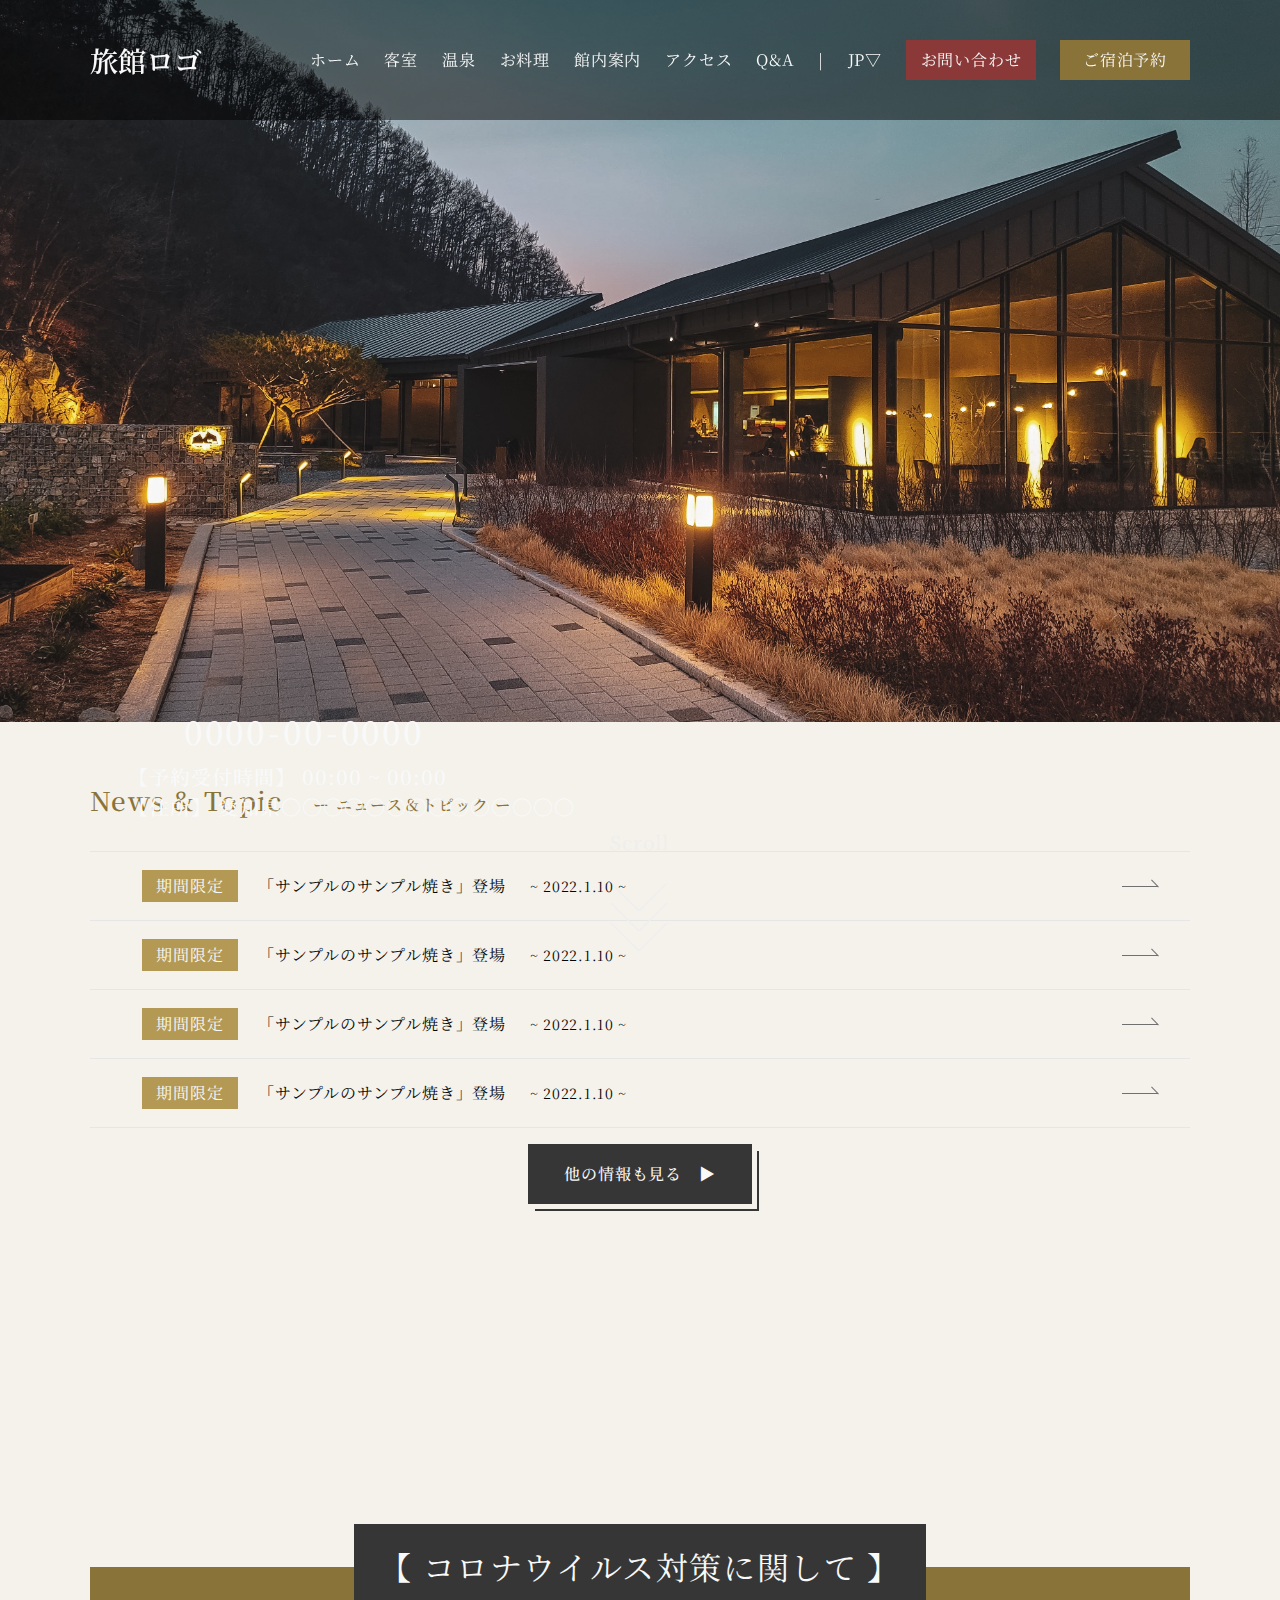
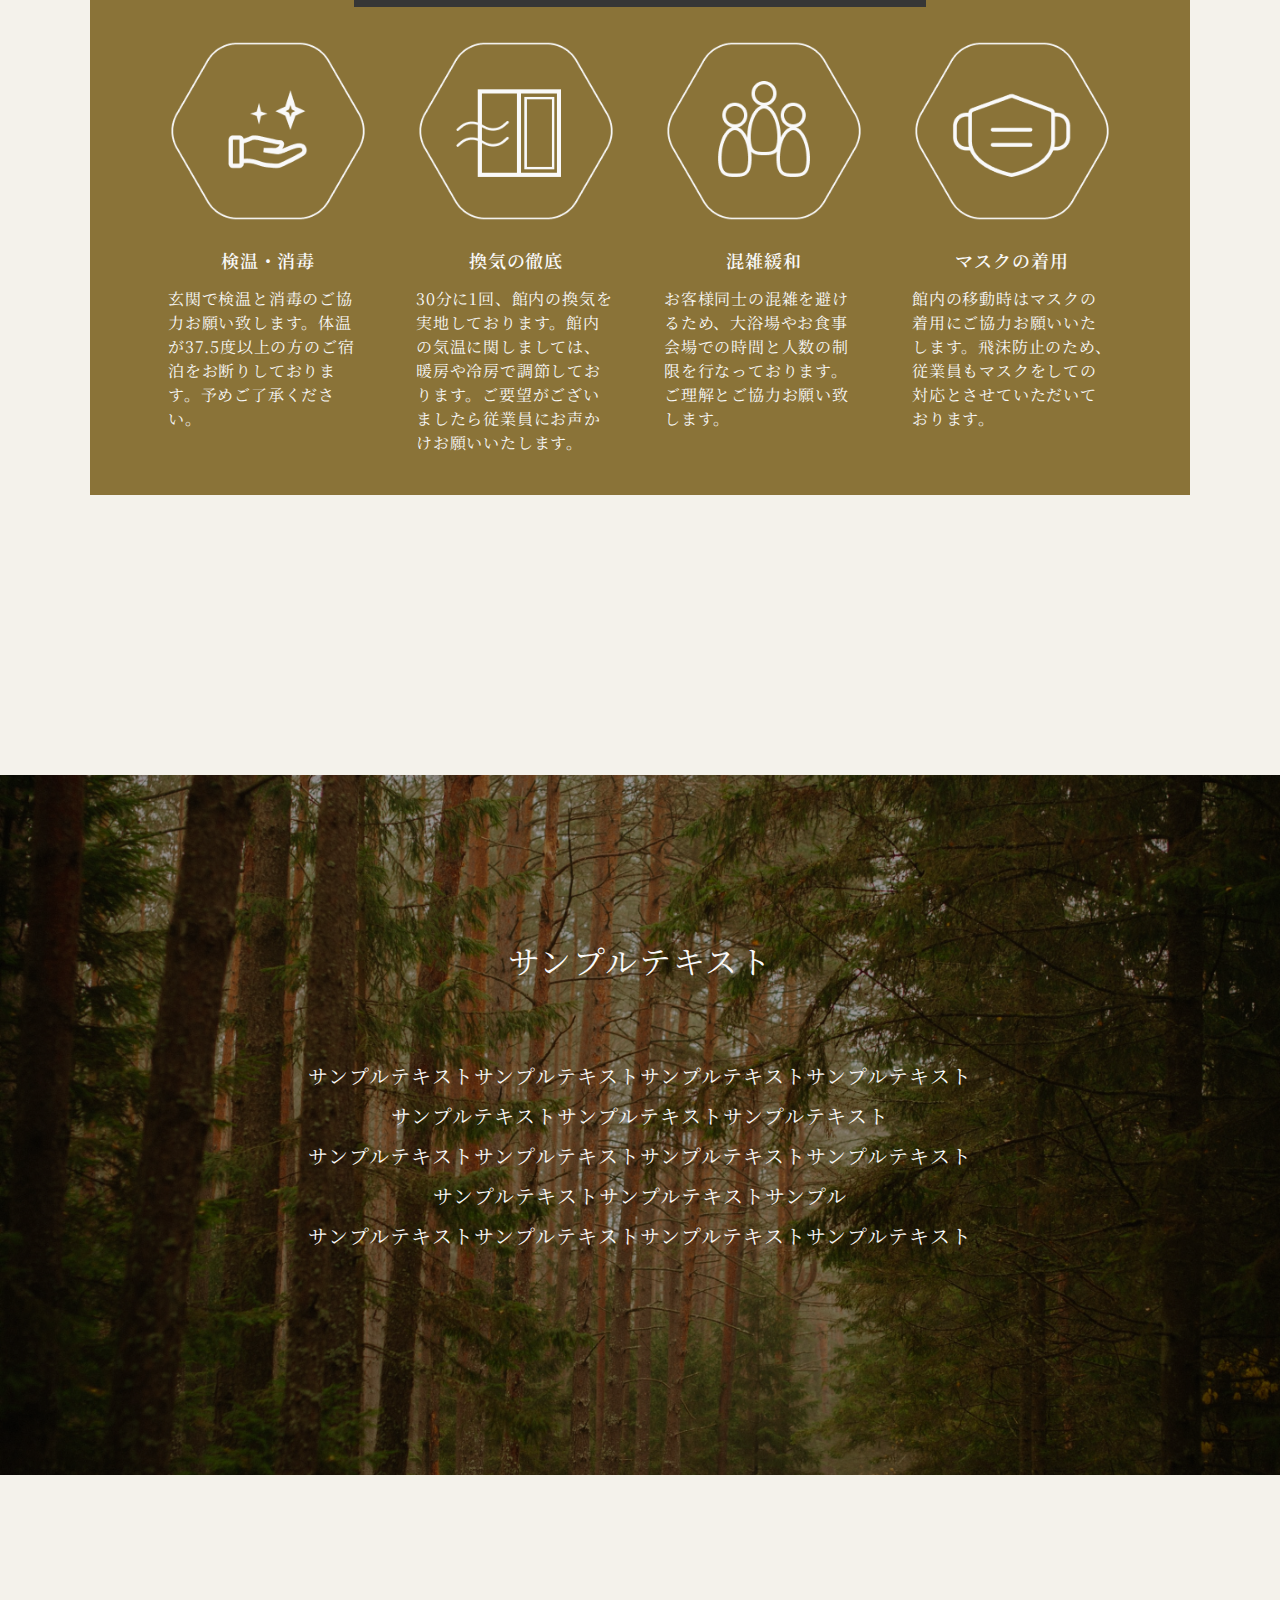
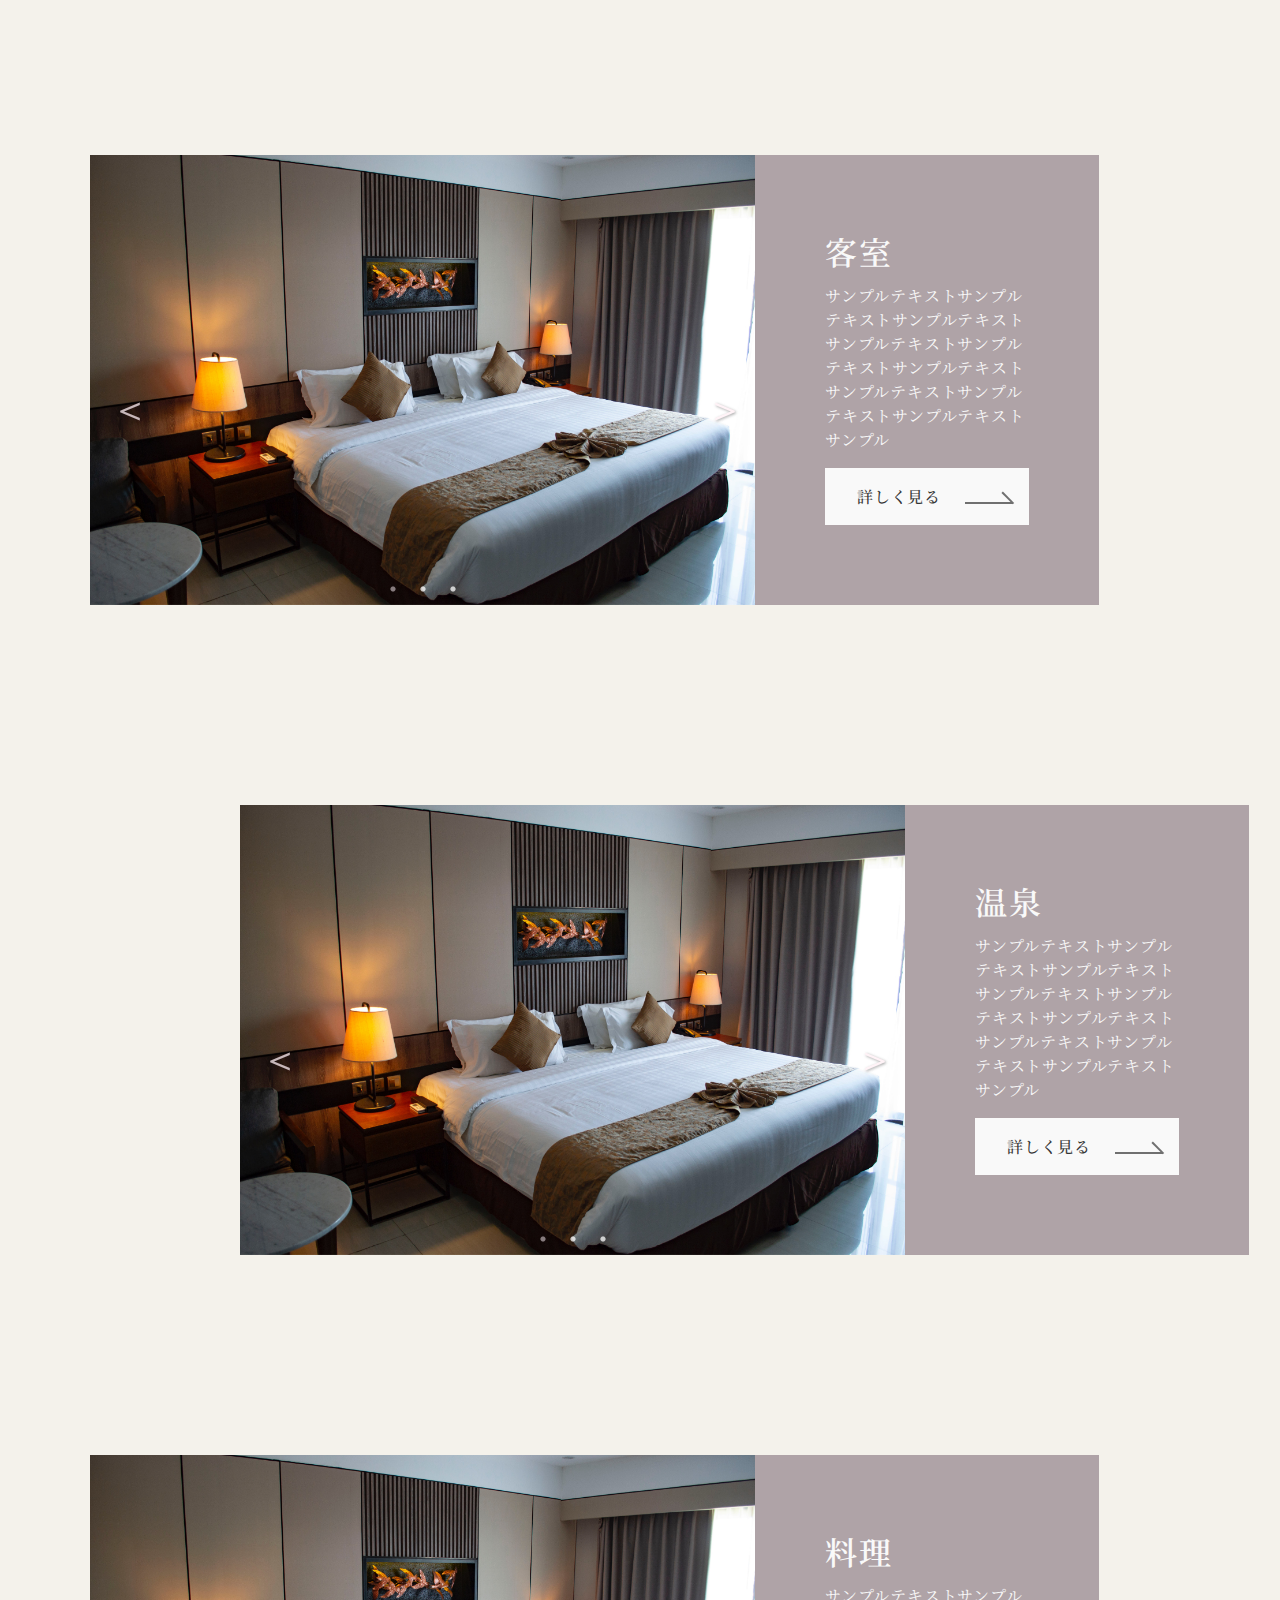
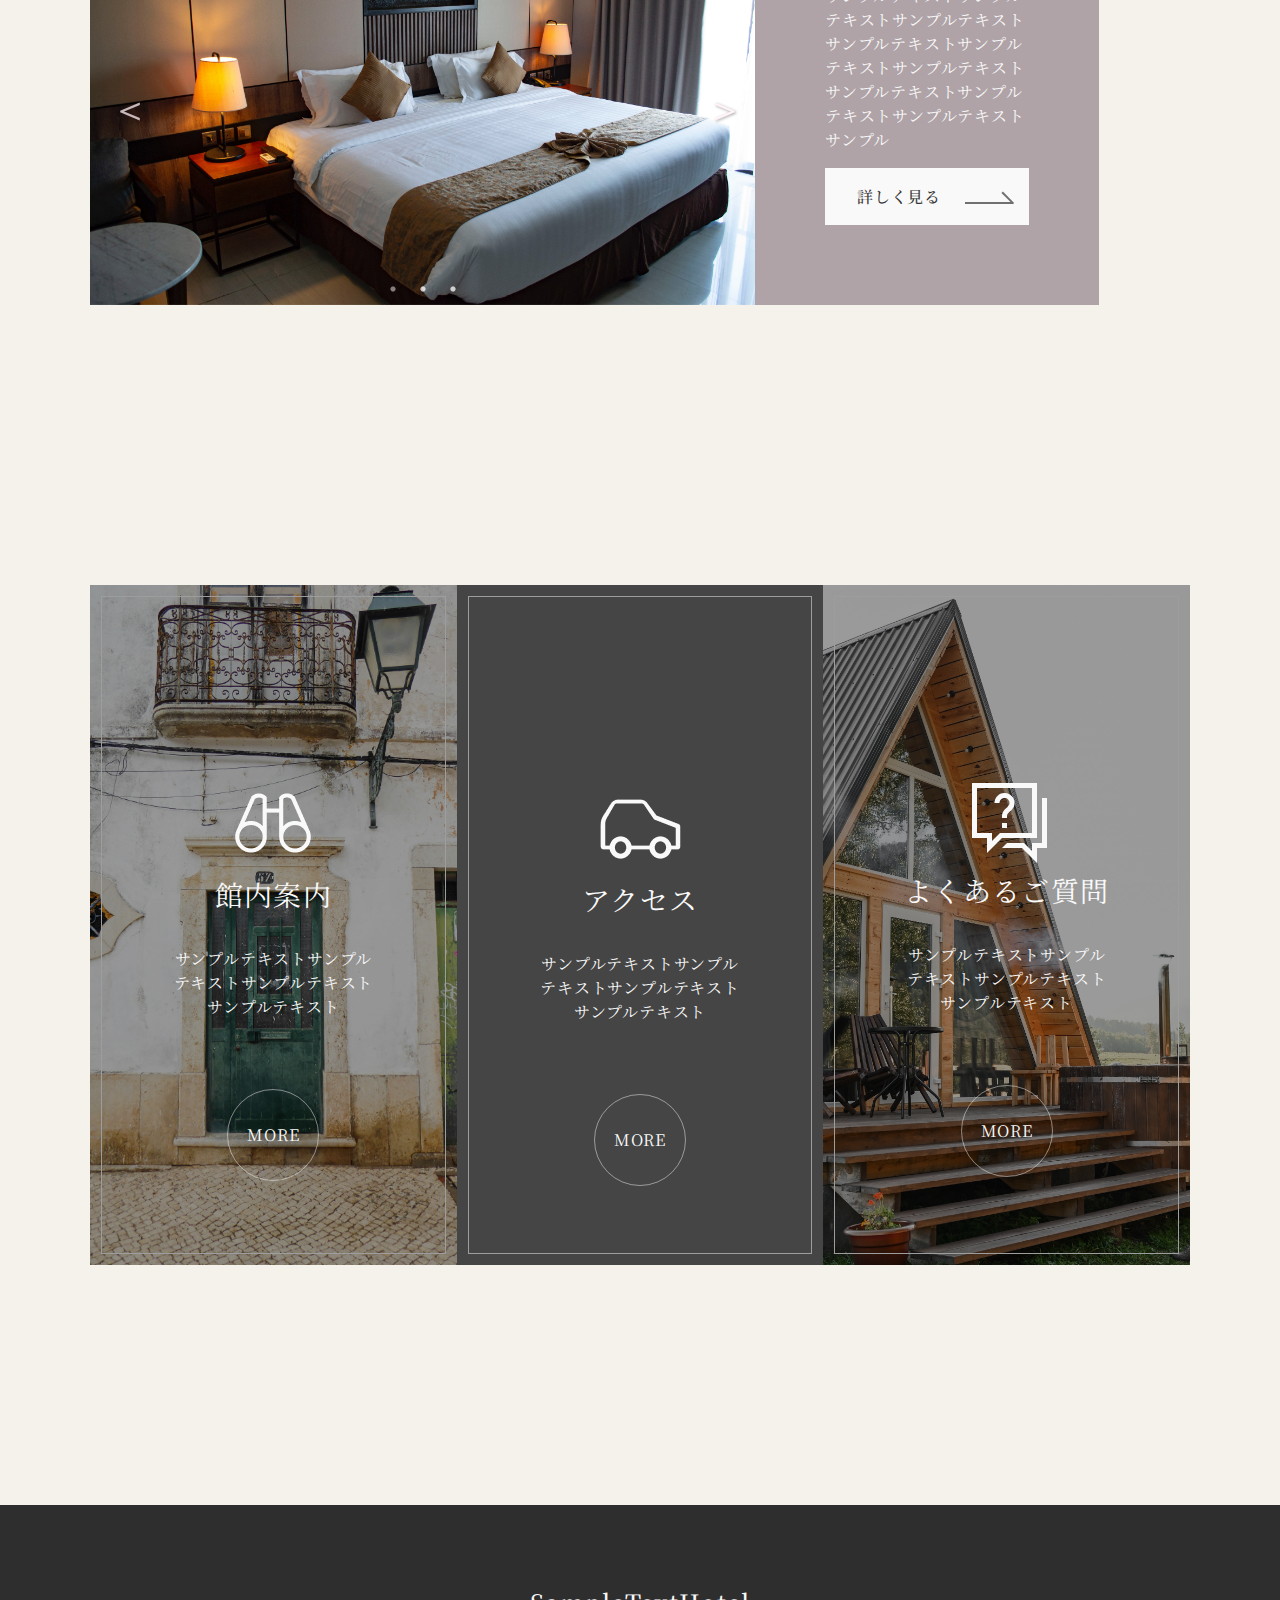
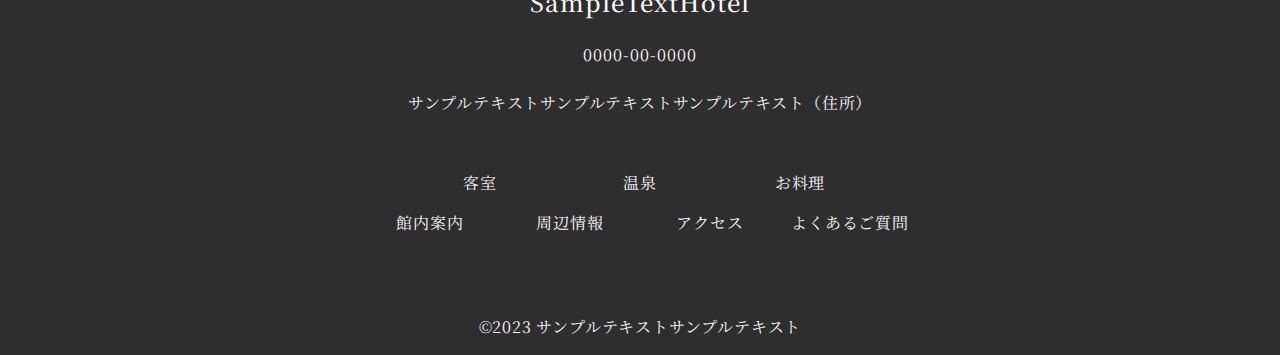
==== index.html @ dd43fd3f "first-commit" ====
<!DOCTYPE html>
<html lang="ja">

<head>
    <meta charset="UTF-8">
    <meta http-equiv="X-UA-Compatible" content="IE=edge">
    <meta name="viewport" content="width=device-width, initial-scale=1.0">
    <title>Sample Website</title>
    <link rel="stylesheet" href="styles/reset.min.css" />
    <link rel="stylesheet" href="styles/style.css" />
    <link rel="stylesheet" type="text/css" href="slick/slick.css" />
    <link rel="stylesheet" type="text/css" href="slick/slick-theme.css">
    <link href="https://fonts.googleapis.com/css?family=Noto+Serif+JP" rel="stylesheet">
</head>

<body>
    <!-- ヘッダー -->
    <header class="header">
        <div class="container">
            <!-- ロゴ -->
            <div class="header__logo">
                <a class="logo" href="">
                    旅館ロゴ
                </a>
            </div>
            <!-- ナビゲーションバー -->
            <nav class="header__nav">
                <ul class="nav__wrapper">
                    <li class="nav__item"><a href="">ホーム</a></li>
                    <li class="nav__item"><a href="page/rooms.html">客室</a></li>
                    <li class="nav__item"><a href="page/hotspring.html">温泉</a></li>
                    <li class="nav__item"><a href="page/foods.html">お料理</a></li>
                    <li class="nav__item"><a href="">館内案内</a></li>
                    <li class="nav__item"><a href="page/access.html">アクセス</a></li>
                    <li class="nav__item"><a href="">Q&A</a></li>
                    <li class=""><a href="#!">|</a></li>
                    <li class="nav__item"><a href="">JP▽</a></li>
                    <li class="header__contact"><a href="page/contact.html">お問い合わせ</a></li>
                    <li class="header__reserve"><a href="page/reserve.html">ご宿泊予約</a></li>
                </ul>
            </nav>
        </div>
    </header>
    <!-- fv背景 -->
    <div class="backimg">
        <img src="images/zero-take-WvHrrR1C5Po-unsplash.jpg" alt="">
    </div>
    <!-- メイン -->
    <div class="main">
        <!-- fvの電話番号と受付時間 -->
        <div class="fv__text">
            <h1 class="fv__phonenumber">0000<span>-</span>00<span>-</span>0000</h1>
            <p class="fv__reservetime">【予約受付時間】 00:00 ~ 00:00</p>
            <p class="fv__address">【住所】 愛知県〇〇〇〇〇〇〇〇〇〇〇〇〇〇</p>
        </div>
        <!-- scrollの矢印 -->
        <div class="scrolldown4"><span>Scroll</span></div>
        <div class="scrolldown5"></div>
        <div class="scrolldown6"></div>

        <!-- News&Topic -->
        <div class="news">
            <p class="news__subtitle">
                News & Topic
                <span class="sub__title">ー ニュース＆トピック ー</span>
            </p>
            <ul class="news__list">
                <li class="news__list__item">
                    <a href="">
                        <p class="news__item">期間限定</p>
                        <p>「サンプルのサンプル焼き」登場</p>
                        <p class="news__item__time">~ 2022.1.10 ~</p>
                        <span class="news__arrow"></span>
                    </a>
                </li>
                <li class="news__list__item">
                    <a href="">
                        <p class="news__item">期間限定</p>
                        <p>「サンプルのサンプル焼き」登場</p>
                        <p class="news__item__time">~ 2022.1.10 ~</p>
                        <span class="news__arrow"></span>
                    </a>
                </li>
                <li class="news__list__item">
                    <a href="">
                        <p class="news__item">期間限定</p>
                        <p>「サンプルのサンプル焼き」登場</p>
                        <p class="news__item__time">~ 2022.1.10 ~</p>
                        <span class="news__arrow"></span>
                    </a>
                </li>
                <li class="news__list__item">
                    <a href="">
                        <p class="news__item">期間限定</p>
                        <p>「サンプルのサンプル焼き」登場</p>
                        <p class="news__item__time">~ 2022.1.10 ~</p>
                        <span class="news__arrow"></span>
                    </a>
                </li>
                <div class="news__morebutton">
                    <a href="">他の情報も見る　▶︎</a>
                </div>
            </ul>
        </div>

        <!-- コロナウイルス対策に関して -->
        <div class="corona">
            <h1 class="corona__title">
                【 コロナウイルス対策に関して 】
            </h1>
            <ul class="corona__nav__wrapper">
                <li class="corona__nav__item">
                    <div class="corona__item__img">
                        <img src="images/corona/corona01.png" alt="">
                    </div>
                    <h3 class="corona__item__name">検温・消毒</h3>
                    <p class="corona__item__text">玄関で検温と消毒のご協力お願い致します。体温が37.5度以上の方のご宿泊をお断りしております。予めご了承ください。</p>
                </li>
                <li class="corona__nav__item">
                    <div class="corona__item__img">
                        <img src="images/corona/corona02.png" alt="">
                    </div>
                    <h3 class="corona__item__name">換気の徹底</h3>
                    <p class="corona__item__text">
                        30分に1回、館内の換気を実地しております。館内の気温に関しましては、暖房や冷房で調節しております。ご要望がございましたら従業員にお声かけお願いいたします。</p>
                </li>
                <li class="corona__nav__item">
                    <div class="corona__item__img">
                        <img src="images/corona/corona03.png" alt="">
                    </div>
                    <h3 class="corona__item__name">混雑緩和</h3>
                    <p class="corona__item__text">お客様同士の混雑を避けるため、大浴場やお食事会場での時間と人数の制限を行なっております。<br>ご理解とご協力お願い致します。</p>
                </li>
                <li class="corona__nav__item">
                    <div class="corona__item__img">
                        <img src="images/corona/corona04.png" alt="">
                    </div>
                    <h3 class="corona__item__name">マスクの着用</h3>
                    <p class="corona__item__text">館内の移動時はマスクの着用にご協力お願いいたします。飛沫防止のため、従業員もマスクをしての対応とさせていただいております。</p>
                </li>
            </ul>
        </div>

        <!-- ホテルアバウト -->
        <div class="hotelabout">
            <div class="hotelabout__box">
                <h1 class="hotelabout__text">
                    サンプルテキスト
                </h1>
                <p class="hotelabout__subtext">
                    サンプルテキストサンプルテキストサンプルテキストサンプルテキスト<br>
                    サンプルテキストサンプルテキストサンプルテキスト<br>
                    サンプルテキストサンプルテキストサンプルテキストサンプルテキスト<br>
                    サンプルテキストサンプルテキストサンプル<br>
                    サンプルテキストサンプルテキストサンプルテキストサンプルテキスト
                </p>
            </div>
        </div>

        <!-- 客室、温泉、料理 -->
        <div class="others__a">
            <!-- 客室 -->
            <div class="link__box">
                <div class="slider__list">
                    <div class="slider__item">
                        <img src="images/vojtech-bruzek-Yrxr3bsPdS0-unsplash.jpg" alt="">
                    </div>
                    <div class="slider__item">
                        <img src="images/huum-K65M3GbRYq8-unsplash.jpg" alt="">
                    </div>
                    <div class="slider__item">
                        <img src="images/elevate-T4tW6C6JNK8-unsplash.jpg" alt="">
                    </div>
                </div>
                <div class="slider__tx">
                    <h1 class="slider__tx__title">客室</h1>
                    <p class="slider__tx__sub">
                        サンプルテキストサンプルテキストサンプルテキストサンプルテキストサンプルテキストサンプルテキストサンプルテキストサンプルテキストサンプルテキストサンプル</p>
                    <div class="slider__tx__button">
                        <a class="slider__tx__more" href="../page/rooms.html">詳しく見る</a>
                    </div>
                </div>
            </div>
            <!-- 温泉 -->
            <div class="link__box">
                <div class="slider__list">
                    <div class="slider__item">
                        <img src="images/vojtech-bruzek-Yrxr3bsPdS0-unsplash.jpg" alt="">
                    </div>
                    <div class="slider__item">
                        <img src="images/huum-K65M3GbRYq8-unsplash.jpg" alt="">
                    </div>
                    <div class="slider__item">
                        <img src="images/elevate-T4tW6C6JNK8-unsplash.jpg" alt="">
                    </div>
                </div>
                <div class="slider__tx">
                    <h1 class="slider__tx__title">温泉</h1>
                    <p class="slider__tx__sub">
                        サンプルテキストサンプルテキストサンプルテキストサンプルテキストサンプルテキストサンプルテキストサンプルテキストサンプルテキストサンプルテキストサンプル</p>
                    <div class="slider__tx__button">
                        <a class="slider__tx__more" href="../page/hotelabout.html">詳しく見る</a>
                    </div>
                </div>
            </div>
            <!-- 料理 -->
            <div class="link__box">
                <div class="slider__list">
                    <div class="slider__item">
                        <img src="images/vojtech-bruzek-Yrxr3bsPdS0-unsplash.jpg" alt="">
                    </div>
                    <div class="slider__item">
                        <img src="images/huum-K65M3GbRYq8-unsplash.jpg" alt="">
                    </div>
                    <div class="slider__item">
                        <img src="images/elevate-T4tW6C6JNK8-unsplash.jpg" alt="">
                    </div>
                </div>
                <div class="slider__tx">
                    <h1 class="slider__tx__title">料理</h1>
                    <p class="slider__tx__sub">
                        サンプルテキストサンプルテキストサンプルテキストサンプルテキストサンプルテキストサンプルテキストサンプルテキストサンプルテキストサンプルテキストサンプル</p>
                    <div class="slider__tx__button">
                        <a class="slider__tx__more" href="../page/foods.html">詳しく見る</a>
                    </div>
                </div>
            </div>
        </div>

        <!-- その他 -->
        <div class="others__b">
            <!-- 館内案内 -->
            <div class="other">
                <div class="other__inner">
                    <div class="other__img">
                        <img class="other__img__2" src="images/category2/02hotel_view.png" alt="">
                    </div>
                    <p class="other__title">館内案内</p>
                    <p class="other__sub">サンプルテキストサンプルテキストサンプルテキストサンプルテキスト</p>
                    <p class="other__btn">
                        <a href="">MORE</a>
                    </p>
                </div>
            </div>
            <!-- アクセス -->
            <div class="other">
                <div class="other__inner">
                    <div class="other__img">
                        <img class="other__img__3" src="images/category2/03car.png" alt="">
                    </div>
                    <p class="other__title">アクセス</p>
                    <p class="other__sub">サンプルテキストサンプルテキストサンプルテキストサンプルテキスト</p>
                    <p class="other__btn">
                        <a href="page/access.html">MORE</a>
                    </p>
                </div>
            </div>
            <!-- よくあるご質問 -->
            <div class="other">
                <div class="other__inner">
                    <div class="other__img">
                        <img class="other__img__1" src="images/category2/04question.png" alt="">
                    </div>
                    <p class="other__title">よくあるご質問</p>
                    <p class="other__sub">サンプルテキストサンプルテキストサンプルテキストサンプルテキスト</p>
                    <p class="other__btn">
                        <a href="">MORE</a>
                    </p>
                </div>
            </div>
        </div>
    </div>
    <!-- フッター -->
    <div class="footer">
        <div>
            <p class="footer__titile">SampleTextHotel</p>
            <p class="footer__sub1">0000-00-0000</p>
            <p class="footer__sub2">サンプルテキストサンプルテキストサンプルテキスト（住所）</p>
        </div>
        <div class="footer__list">
            <ul class="footer__nav__wrapper">
                <li class="footer__nav__item"><a href="page/rooms.html">客室</a></li>
                <li class="footer__nav__item"><a href="page/hotspring.html">温泉</a></li>
                <li class="footer__nav__item"><a href="page/foods.html">お料理</a></li>
                <li class="footer__nav__item"><a href="#">館内案内</a></li>
                <li class="footer__nav__item"><a href="#">周辺情報</a></li>
                <li class="footer__nav__item"><a href="page/access.html">アクセス</a></li>
                <li class="footer__nav__item"><a href="#">よくあるご質問</a></li>
            </ul>
        </div>
        <div class="copyright">
            <p>©︎2023 サンプルテキストサンプルテキスト</p>
        </div>
    </div>

    <script src="jquery-3.6.1.min.js"></script>
    <script type="text/javascript" src="slick/slick.min.js"></script>
    <script src="script.js"></script>

</body>

</html>
---- styles/style.css ----
@charset "UTF-8";
@import url("https://fonts.googleapis.com/css2?family=Roboto:wght@400;700&display=swap");

body {
  font-family: 'Noto Serif JP';
  background: #F4F2EB;
}

a {
  font-size: 16px;
  letter-spacing: 0.05em;
  text-decoration: none;
  color: #060606;
}

html {
  -webkit-font-smoothing: antialiased;
  -moz-osx-font-smoothing: grayscale;
}

h1 {
  font-size: 32px;
  letter-spacing: 0.05em;
}

h2 {
  font-size: 24px;
  letter-spacing: 0.05em;
}

h3 {
  font-size: 18px;
  letter-spacing: 0.05em;
}

p {
  font-size: 16px;
  letter-spacing: 0.05em;
  line-height: 1.5;
}

.p__title {
  font-weight: 500;
}

/* ヘッダー */
.header {
  position: fixed;
  top: 0;
  left: 0;
  height: 120px;
  width: 100%;
  color: #f9f9f9;
  background: rgba(0, 0, 0, 0.488);
  z-index: 1000;
}

.container {
  width: 1100px;
  height: 120px;
  display: flex;
  align-items: center;
  justify-content: space-between;
  margin: 0 auto;
}

/* ロゴ */
.header__logo .logo {
  letter-spacing: 0;
  display: block;
  color: #f9f9f9;
  font-size: 28px;
  font-weight: 600;
}

/* リストナビ <ul> */
.nav__wrapper {
  display: flex;
  align-items: center;
  padding-left: 0;
}

.nav__wrapper li {
  list-style: none;
}

.nav__wrapper > li + li {
  margin-left: 24px;
}

.nav__wrapper a {
  color: #f9f9f9;
}

.nav__item a:hover {
  color: #AFA3A7;
}

.nav__wrapper .header__contact {
  display: flex;
  align-items: center;
  justify-content: center;
  height: 40px;
  width: 130px;
  background: #8A3838;
  position: relative;
}

.nav__wrapper .header__contact:hover {
  background: #7c3b3b;
}

.nav__wrapper .header__reserve {
  display: flex;
  align-items: center;
  justify-content: center;
  height: 40px;
  width: 130px;
  background: #8A7338;
  position: relative;
}

.nav__wrapper .header__reserve:hover {
  background: #7e7150;
}

.backimg img {
  z-index: -1;
  height: 100%;
  width: 100%;
  object-fit:cover;
}


/* fvテキスト */
.fv__text {
  position: absolute;
  top: 700px;
  left: 10%;
  padding: 0;
  margin: 0;
  color: #f9f9f9;
}

.fv__phonenumber {
  font-weight: 600;
  padding-top: 15px;
  padding-bottom: 15px;
  padding-left: 44px;
  background-image: url(file:///Users/souaurata/Workspace/Website/images/phoneicon.png);
  background-position: left center;
  background-size: 30px 30px;
  background-repeat: no-repeat;
  margin-left: 12px;
}

.fv__phonenumber span {
  margin: 2px;
}

.fv__text p {
  font-size: 20px;
  font-weight: 600;
}

/* スクロールダウン */
.scrolldown4 {
  /*描画位置※位置は適宜調整してください*/
  position: absolute;
  bottom: 1%;
  right: 50%;
  /*矢印の動き1秒かけて永遠にループ*/
  animation: arrowmove 1s ease-in-out infinite;
}

.scrolldown5 {
  /*描画位置※位置は適宜調整してください*/
  position: absolute;
  bottom: 1%;
  right: 50%;
  /*矢印の動き1秒かけて永遠にループ*/
  animation: arrowmove 1s ease-in-out infinite;
}

.scrolldown6 {
  /*描画位置※位置は適宜調整してください*/
  position: absolute;
  bottom: 1%;
  right: 50%;
  /*矢印の動き1秒かけて永遠にループ*/
  animation: arrowmove 1s ease-in-out infinite;
}

/*下からの距離が変化して全体が下→上→下に動く*/
@keyframes arrowmove {
  0% {
    bottom: 1%;
  }

  50% {
    bottom: 3%;
  }

  100% {
    bottom: 1%;
  }
}

/*Scrollテキストの描写*/
.scrolldown4 span {
  /*描画位置*/
  position: absolute;
  left: -30px;
  bottom: 40px;
  /*テキストの形状*/
  color: #eee;
  font-size: 1.2rem;
  letter-spacing: 0.05em;
}


/* 矢印の描写 */
.scrolldown4:before {
  content: "";
  /*描画位置*/
  position: absolute;
  bottom: -20px;
  right: -13.8px;
  /*矢印の形状*/
  width: 2px;
  height: 28px;
  background: #eee;
  transform: skewX(-45deg);
}

.scrolldown4:after {
  content: "";
  /*描画位置*/
  position: absolute;
  bottom: -20px;
  right: 13.8px;
  /*矢印の形状*/
  width: 2px;
  height: 28px;
  background: #eee;
  transform: skewX(45deg);
}

.scrolldown5:before {
  content: "";
  /*描画位置*/
  position: absolute;
  bottom: -40px;
  right: -13.8px;
  /*矢印の形状*/
  width: 2px;
  height: 28px;
  background: #eee;
  transform: skewX(-45deg);
}

.scrolldown5:after {
  content: "";
  /*描画位置*/
  position: absolute;
  bottom: -40px;
  right: 13.8px;
  /*矢印の形状*/
  width: 2px;
  height: 28px;
  background: #eee;
  transform: skewX(45deg);
}

.scrolldown6:before {
  content: "";
  /*描画位置*/
  position: absolute;
  bottom: -60px;
  right: -13.8px;
  /*矢印の形状*/
  width: 2px;
  height: 28px;
  background: #eee;
  transform: skewX(-45deg);
}

.scrolldown6:after {
  content: "";
  /*描画位置*/
  position: absolute;
  bottom: -60px;
  right: 13.8px;
  /*矢印の形状*/
  width: 2px;
  height: 28px;
  background: #eee;
  transform: skewX(45deg);
}


/* news&topic */
.news {
  width: 1100px;
  margin: 0 auto;
}

.news__subtitle {
  font-size: 26px;
  font-weight: 550;
  text-align:left;
  margin: 56px 0 32px;
  color: #8A7338;
}

.news__subtitle .sub__title {
  font-size: 16px;
  font-weight: 500;
  margin-left: 2%;
}

.news__list__item {
  padding: 18px 32px;
  border-bottom: 1px solid #E6E6E6;
}

.news__list__item:first-child {
  border-top: 1px solid #E6E6E6;
}

.news__list__item a {
  position: relative;
  display: flex;
  align-items: center;
}

.news__list__item:hover {
  background-color: #f3f3f3;
}

.news__item {
  background: #B49954;
  width: 6em;
  height: 2em;
  /* 親要素の文字サイズを基準 */
  text-align: center;
  margin-left: 20px;
  margin-right: 20px;
  color: #f9f9f9;
  line-height: 2em;
}

.news__item__time {
  font-size: 14px;
  margin-left: 24px;
  margin-top: 2px;
}

.news__arrow {
  width: 36px;
  height: 1px;
  background: #707070;
  position: absolute;
  top: 50%;
  right: 0;
}

.news__arrow::after {
  content: "";
  display: block;
  width: 10px;
  height: 1px;
  background: #707070;
  transform: rotate(45deg);
  position: absolute;
  right: -2px;
  bottom: 3px;
}

@media screen and (max-width: 1024px) {
  .news__list__item a {
    display: block;
  }
}

@media screen and (max-width: 769px) {
  .news__list__item a {
    font-size: 14px;
  }


}

@media screen and (max-width: 480px) {
  .news__arrow {
    display: none;
  }

  .news__list__item a {
    padding-right: 0;
  }
}

/* 詳しく見るボタン */
.news__morebutton a {
  display: flex;
  justify-content: center;
  align-items: center;
  position: relative;
  margin: 16px auto 0;
  padding: 1.4em 2em;
  width: 160px;
  color: #f9f9f9;
  font-weight: 500;
  background-color: #363636;
  transition: 0.3s;
}

.news__morebutton a::before {
  content: '';
  position: absolute;
  bottom: -7px;
  right: -7px;
  width: 100%;
  height: 2px;
  background-color: #363636;
  transition: 0.2s ease 0s;
}

.news__morebutton a::after {
  content: '';
  position: absolute;
  top: 7px;
  right: -7px;
  width: 2px;
  height: 100%;
  background-color: #363636;
  transition: 0.2s ease 0.2s;
}

.news__morebutton a:hover::before {
  width: 0%;
}

.news__morebutton a:hover::after {
  height: 0%;
}

.news__morebutton a:hover {
  text-decoration: none;
  background-color: #B49954;
}


/* コロナウイルス対策に関して */
.corona {
  width: 1100px;
  margin: 280px auto;
}

.corona__title {
  position: relative;
  bottom: -40px;
  width: fit-content;
  color: #f9f9f9;
  background-color: #363636;
  padding: 0.8em;
  margin: 0 auto;
}

.corona__nav__wrapper {
  width: 1000px;
  padding: 64px 50px 40px;
  display: flex;
  justify-content: center;
  margin: 0 auto;
  background-color: #8A7338;
}

.corona__nav__item {
  color: #f9f9f9;
  width: 200px;
  padding: 0 24px;
}

.corona__item__img img {
  width: 200px;
}

.corona__item__name {
  padding: 1em 0;
  text-align: center;
  font-weight: 600;
}

/* ホテルアバウト */
.hotelabout {
  display: flex;
  background-image: url(../images/julia-koizumi-NOSuEGrC5JU-unsplash.jpg);
  background-position: center center;
  background-repeat: no-repeat;
  background-size: cover;
  position: relative;
  width: 100%;
  height: 700px;
  object-fit: cover;
  align-items: center;
  justify-content: center;
  margin-bottom: 280px;
}

.hotelabout::before {
  content: '';
  background-color: rgba(0, 0, 0, 0.384);
  position: absolute;
  top: 0;
  right: 0;
  bottom: 0;
  left: 0;
}

.hotelabout__box {
  position: relative;
  color: #f9f9f9;
  text-align: center;
}

.hotelabout__box p {
  margin-top: 80px;
  margin-bottom: 50px;
  font-size: 20px;
  line-height: 2em;
}


/* 客室、温泉、料理 */
.others__a {
  width: 1100px;
  margin: 0 auto 280px;
}

.link__box {
  display: flex;
  width: 950px;
  height: 450px;
  margin-bottom: 200px;
}

.link__box:nth-child(2) {
  margin: 0 0 200px auto;
}

.slider__list {
  width: 70%;
  height: 480px;
  margin: 0 auto;
}

.slider__item {
  object-fit: cover;
}

/*--------画像サイズ調整---------*/
.slider__item img {
  width: 100%;
  height: 450px;
}

.slider__tx {
  display: flex;
  flex-direction: column;
  width: 30%;
  background-color: #AFA3A7;
  color: #f9f9f9;
  padding: 80px 70px;
  justify-content: space-between;
}

.slider__tx__title {
  font-weight: 600;
}

/* .slider__tx__sub {
  padding: 40px 50px 50px;
} */

.slider__tx__button {
  text-align: right;
}

.slider__tx__button a {
  margin: 0 0 0 auto;
  display: flex;
  justify-content: space-between;
  align-items: center;
  position: relative;
  padding: 1.3em 2em;
  font-weight: 500;
  width: 140px;
  color: #363636;
  background-color: #f9f9f9;
  transition: 0.3s;
}

.slider__tx__more {
  padding-right: 50px;
}

/* 矢印上の線 */
.slider__tx__button a::before {
  content: '';
  position: absolute;
  top: 50%;
  right: 0.8em;
  transform: rotate(45deg);
  width: 16px;
  height: 1.5px;
  background-color: #707070;
  transition: 0.3s;
}

/* 矢印下の線 */
.slider__tx__button a::after {
  content: '';
  position: absolute;
  top: 60%;
  right: 1em;
  width: 48px;
  height: 1.2px;
  background-color: #707070;
  transition: 0.3s;
}

.slider__tx__button a:hover {
  text-decoration: none;
  background-color: #e0e0e0;
}

.slider__tx__button a:hover::before,
.slider__tx__button a:hover::after {
  right: 0.5em;
}

/*-----------height調整----------*/
.slick-slide {
  height: auto !important;
}

/*-----------矢印表示----------*/
.slick-next {
  right: 30px !important;
}

.slick-prev {
  left: 20px !important;
}

.slick-arrow {
  z-index: 2 !important;
}

.slider02 {
  position: relative;
  overflow: hidden;
  width: 850px;
  margin-bottom: 200px;
  margin-left: 120px;
}

.slider03 {
  position: relative;
  overflow: hidden;
  width: 850px;
}


/* その他 */
.others__b {
  width: 1100px;
  margin: 0 auto;
  display: flex;
  justify-content: space-between;
}

.other {
  display: flex;
  flex-direction: column;
  justify-content: center;
  align-items: center;
  width: 440px;
  height: 680px;
  background-color: #707070;
  outline: 1px solid #ffffff;
  outline-offset: -12px;
  object-fit: cover;
}

.other:nth-child(1) {
  position: relative;
  background-image: url(../images/category2/background_img/amy-vann-Vv_uKfiWCE8-unsplash.jpg);
  background-position: center center;
  background-repeat: no-repeat;
  background-size: cover;
  object-fit: cover;
}

.other:nth-child(1)::before {
  content: '';
  background-color: rgba(0, 0, 0, 0.384);
  position: absolute;
  top: 0;
  right: 0;
  bottom: 0;
  left: 0;
}

.other:nth-child(2) {
  position: relative;
  background-image: url(../images/category2/background_img/anna-bielan-l6QU5SHinP8-unsplash.jpg);
  background-position: center center;
  background-repeat: no-repeat;
  background-size: cover;
  object-fit: cover;
}

.other:nth-child(2)::before {
  content: '';
  background-color: rgba(0, 0, 0, 0.384);
  position: absolute;
  top: 0;
  right: 0;
  bottom: 0;
  left: 0;
}

.other:nth-child(3) {
  position: relative;
  background-image: url(../images/category2/background_img/dmitry-ganin-nMxNu3z9otE-unsplash.jpg);
  background-position: center center;
  background-repeat: no-repeat;
  background-size: cover;
  object-fit: cover;
}

.other:nth-child(3)::before {
  content: '';
  background-color: rgba(0, 0, 0, 0.384);
  position: absolute;
  top: 0;
  right: 0;
  bottom: 0;
  left: 0;
}

.other__inner {
  position: relative;
  padding: 0 80px;
}

.other__img {
  margin-top: 110px;
  margin-bottom: 4px;
  width: auto;
  text-align: center;
}

.other__img__1 {
  margin-left: 10px;
}

.other__title {
  text-align: center;
  margin-bottom: 32px;
  font-size: 28px;
  color: #f9f9f9;
}

.other__sub {
  text-align: center;
  color: #f9f9f9;
}


/* その他ボタン */
.other__btn {
  width: max-content;
  margin: 0 auto;
  padding-top: 70px;
}

.other__btn a {
  width: 90px;
  height: 90px;
  color: #f9f9f9;
  border: 1px solid #f9f9f979;
  border-radius: 50%;
  display: flex;
  justify-content: center;
  align-items: center;
  position: relative;
  z-index: 0;
}

.other__btn a::after {
  content: "";
  display: inline-block;
  width: 100%;
  height: 100%;
  border-radius: 50%;
  position: absolute;
  top: 0;
  left: 0;
  z-index: -1;
  transition: all .5s;
  transform: scale(.3);
}

.other__btn a:hover {
  color: #060606;
}

.other__btn a:hover::after {
  background: #f9f9f979;
  transform: scale(1);
}


/* フッター */
.footer {
  margin-top: 240px;
  width: 100%;
  height: 450px;
  background-color: #2E2E2E;
  color: #f9f9f9;
  text-align: center;
}

.footer__nav__wrapper {
  justify-content: center;
  padding-left: 0;
  display: flex;
  flex-wrap: wrap;
}

.footer__nav__wrapper li {
  display: block;
}

.footer__nav__item {
  padding-bottom: 24px;
}

.footer__nav__item a {
  color: #f9f9f9;
}

.footer__titile {
  padding: 80px 0 24px;
  font-weight: 500;
  font-size: 24px;
  line-height: 34px;
  text-align: center;
}

.footer__sub1 {
  padding-bottom: 24px;
  font-size: 16px;
  /* ボックスの高さと同一 */
  letter-spacing: 0.06em;
}

.footer__sub2 {
  padding-bottom: 60px;
  font-size: 16px;
}

.footer__list {
  margin: auto;
  width: 600px;
  padding-bottom: 60px;
}

.footer__nav__item:nth-child(1) {
  width: 160px;
}
.footer__nav__item:nth-child(2) {
  width: 160px;
}
.footer__nav__item:nth-child(3) {
  width: 160px;
}
.footer__nav__item:nth-child(4) {
  width: 140px;
}
.footer__nav__item:nth-child(5) {
  width: 140px;
}
.footer__nav__item:nth-child(6) {
  width: 140px;
}
.footer__nav__item:nth-child(7) {
  width: 140px;
}


/* ページ同一設定 */
.page__title {
  text-align: center;
  margin: 240px 0 80px;
}
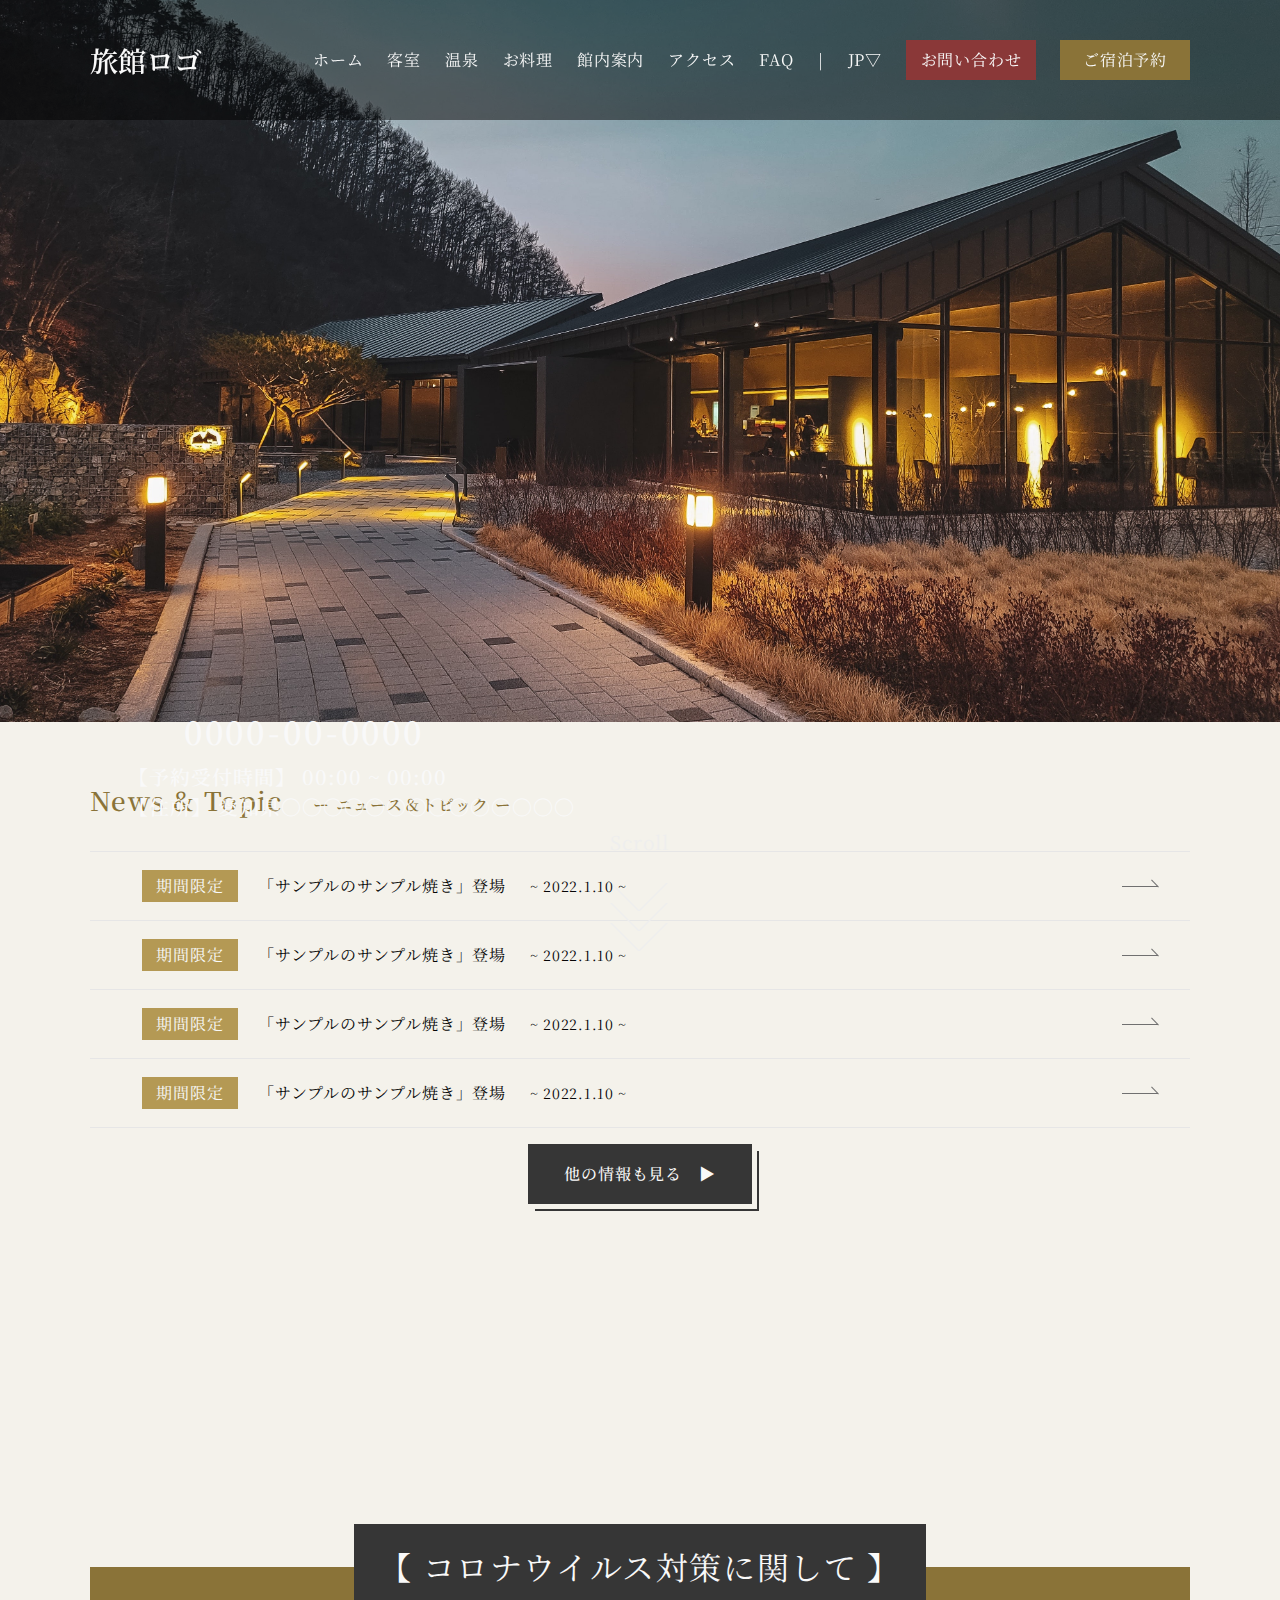
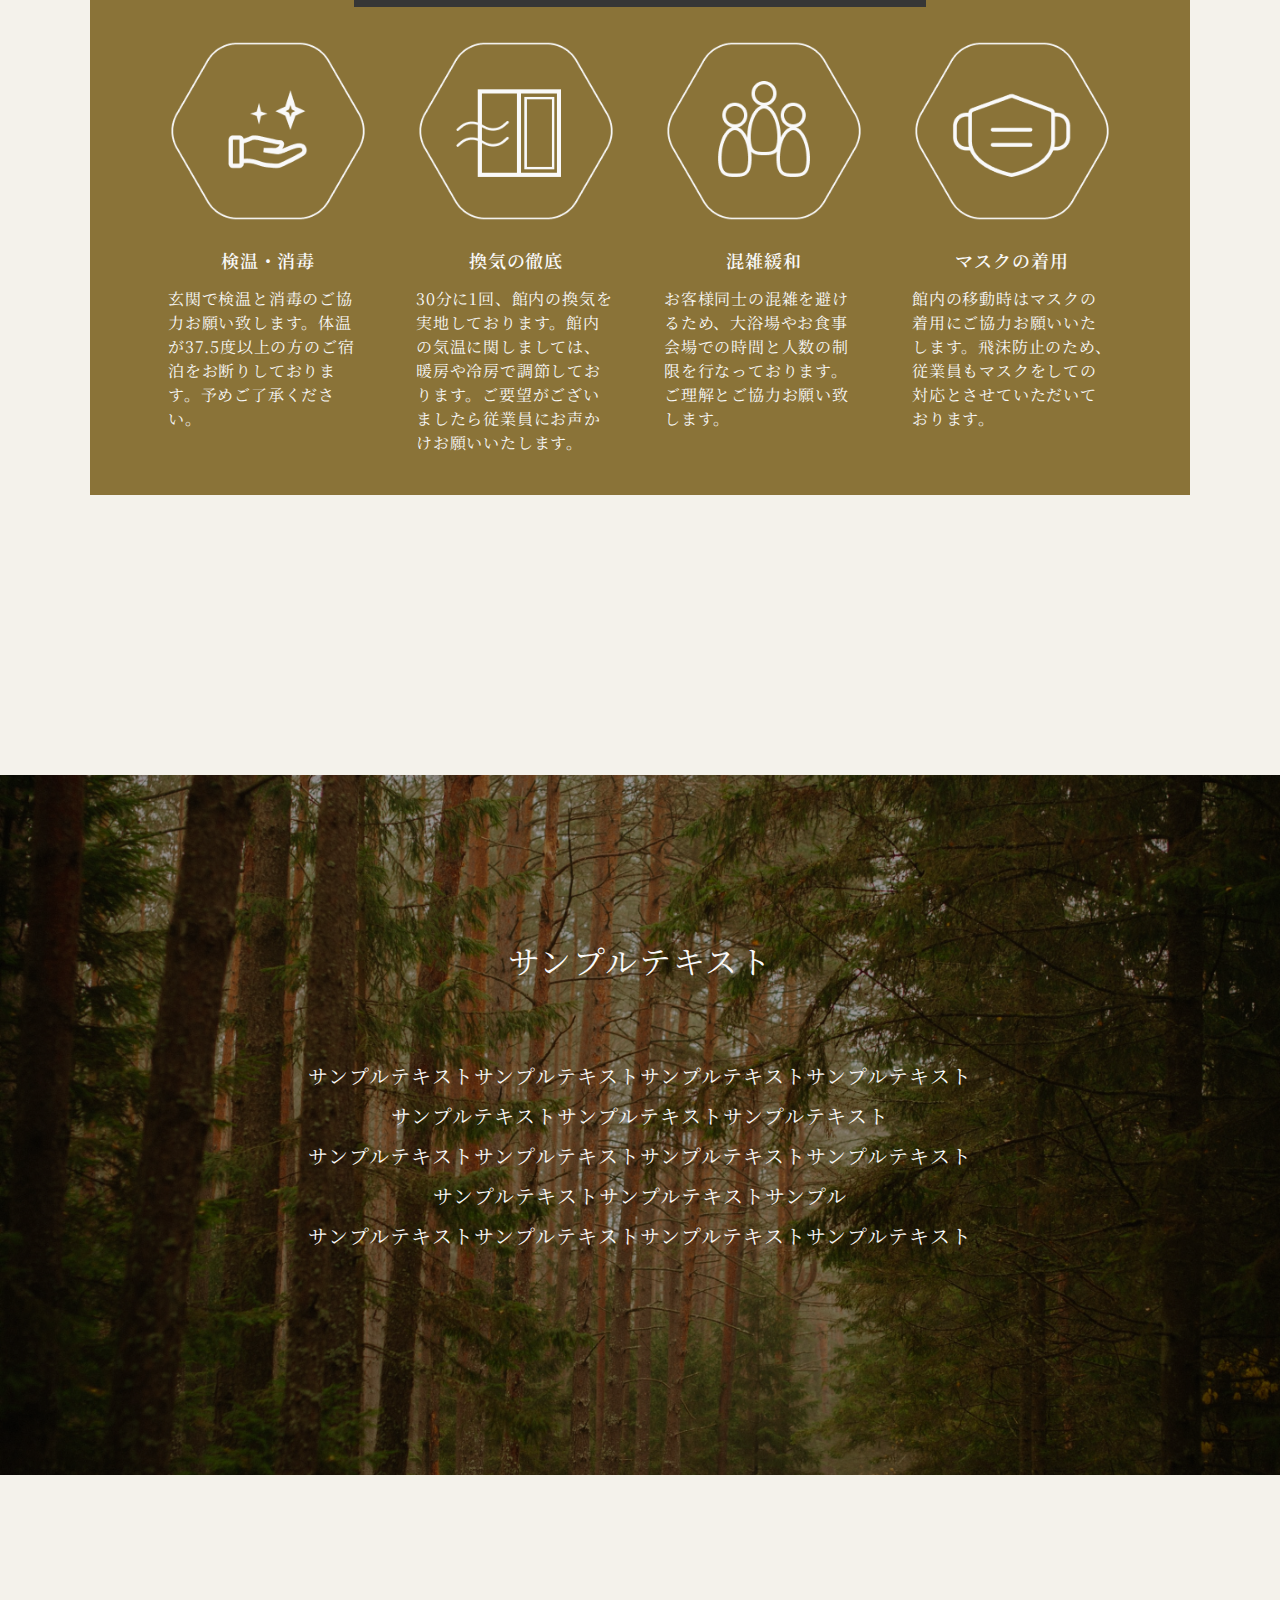
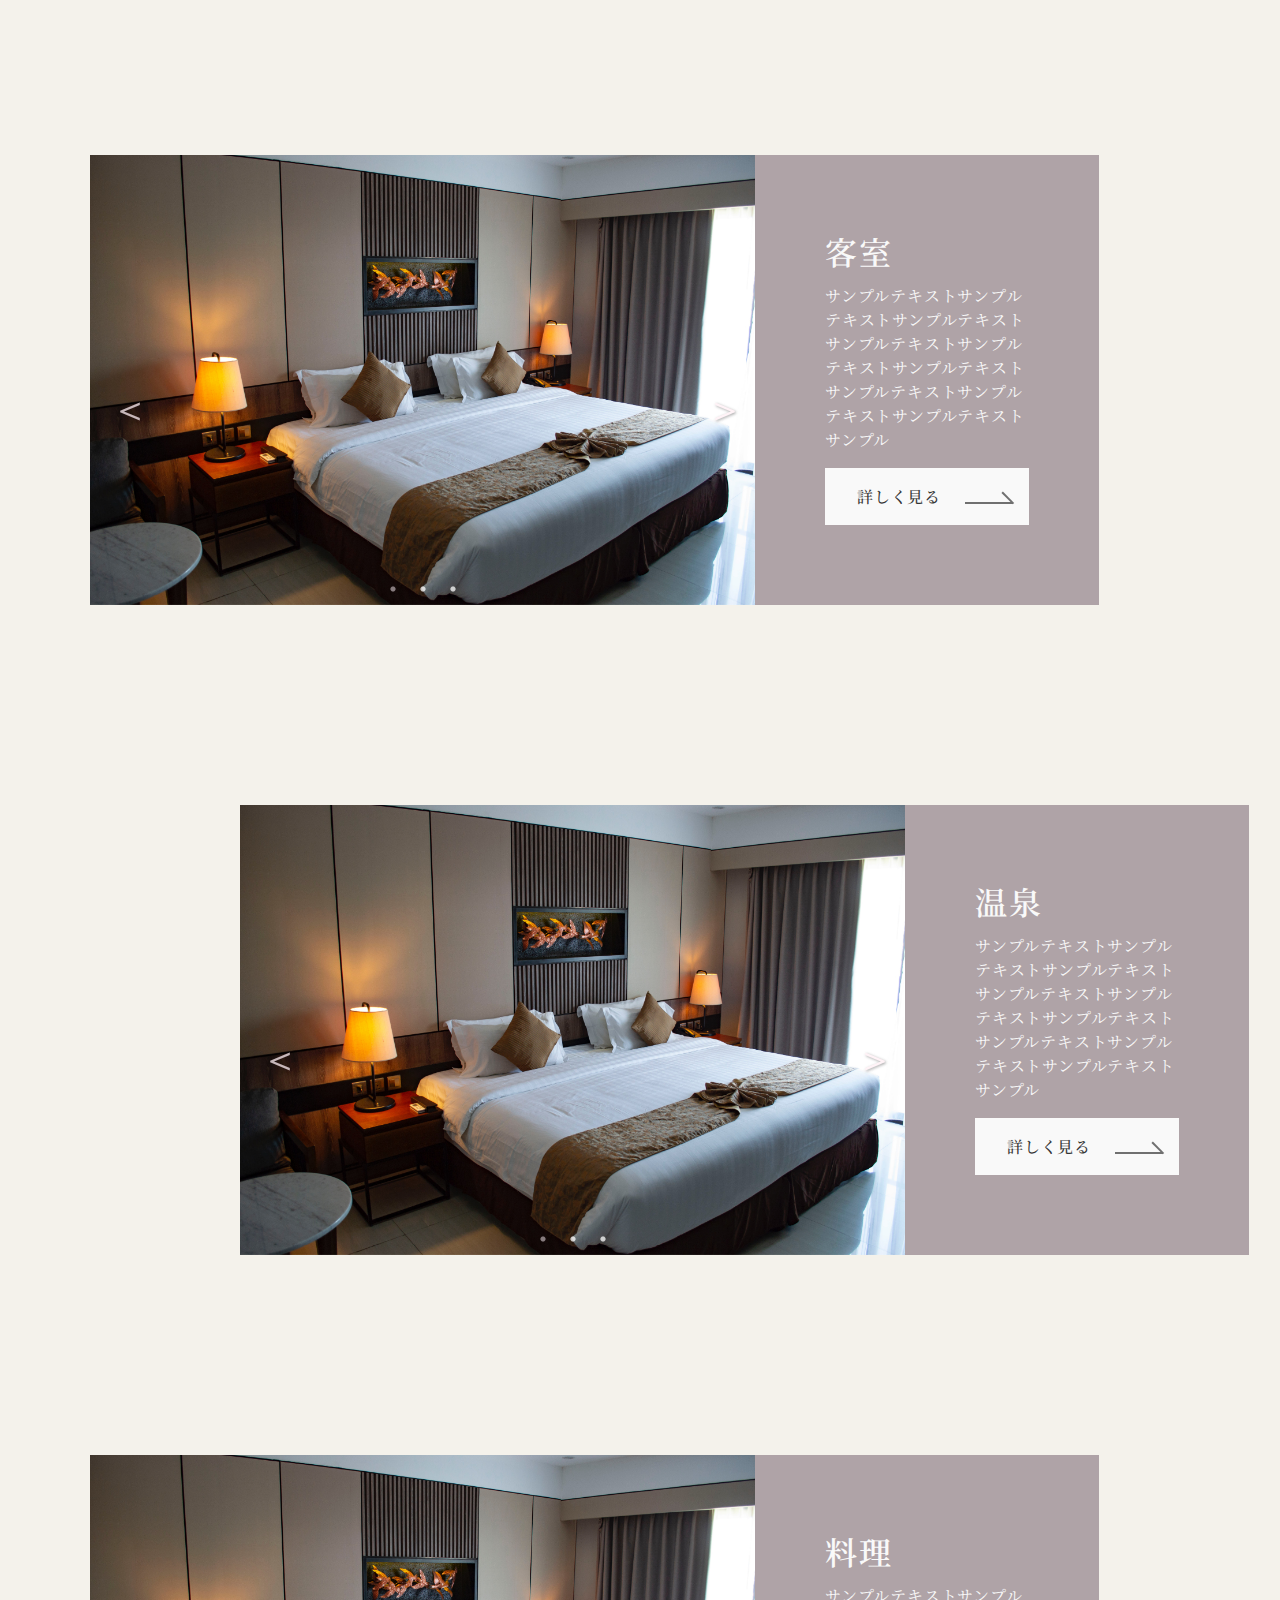
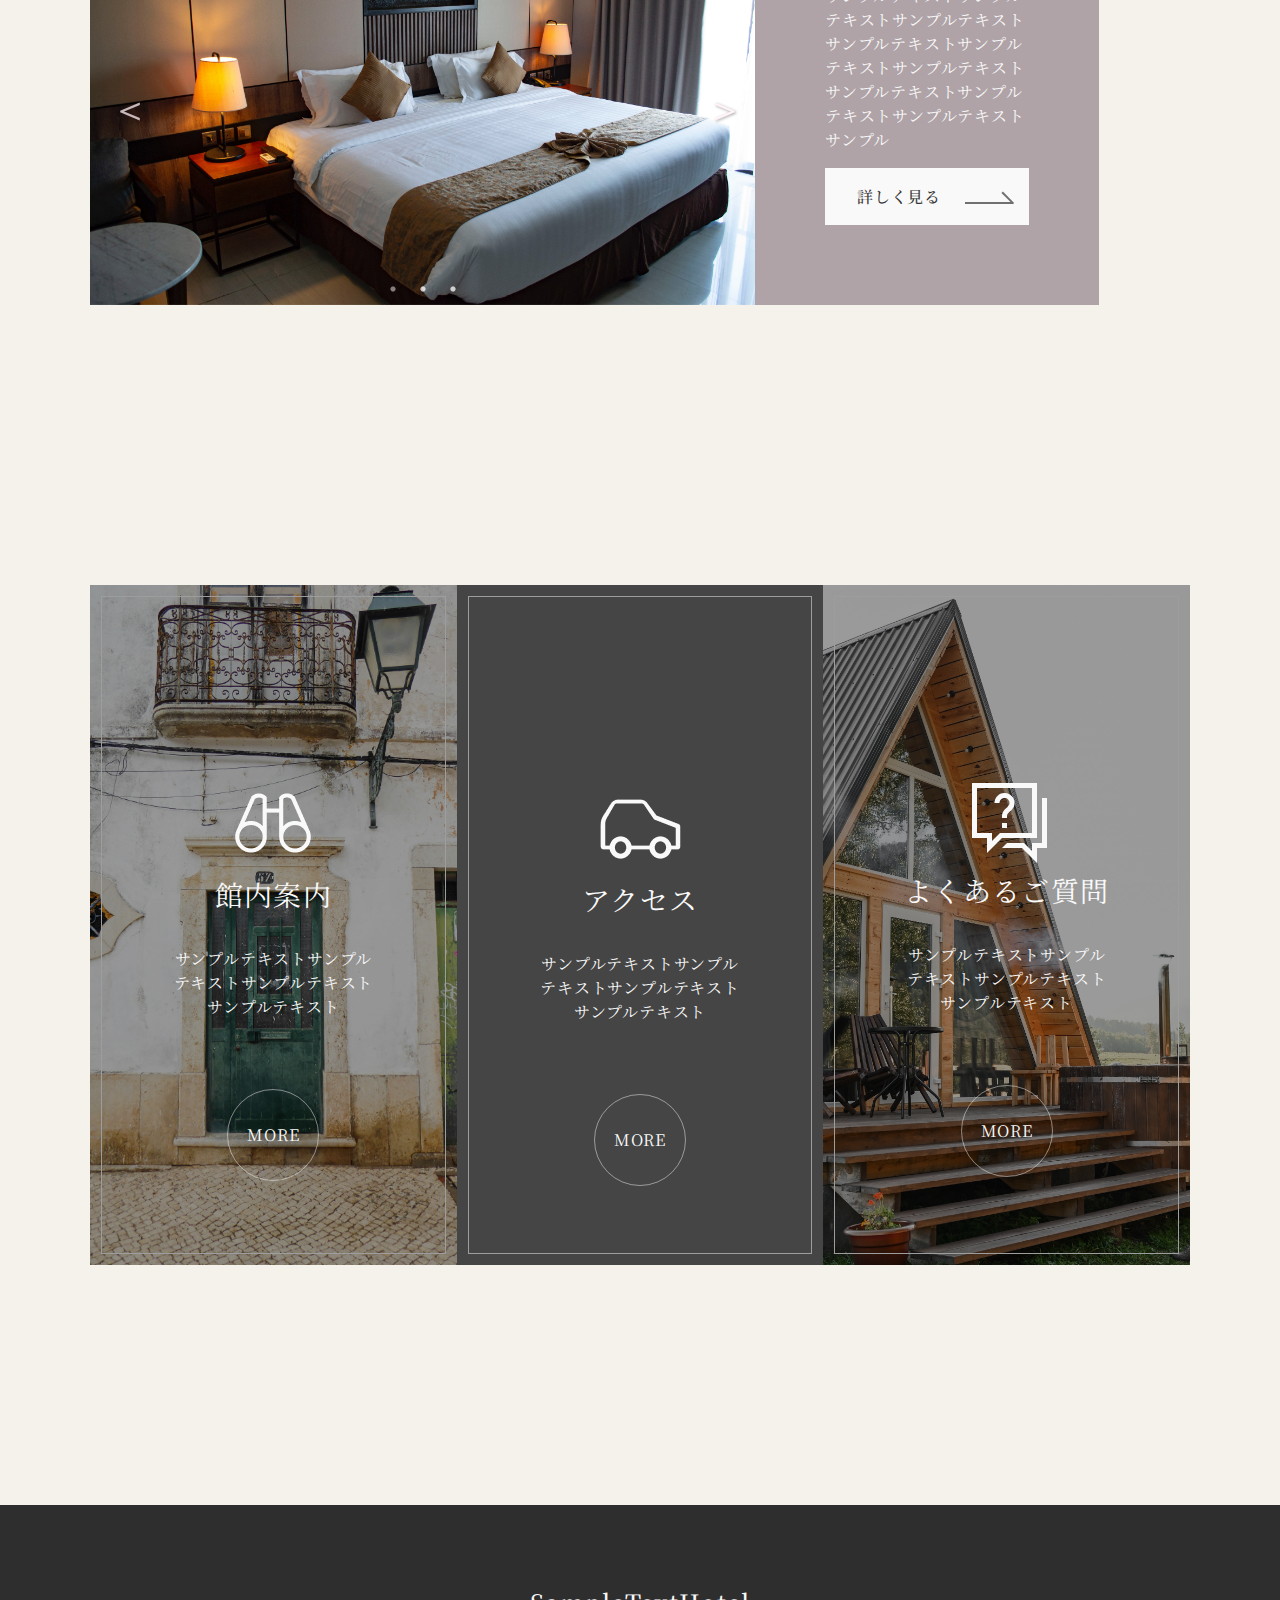
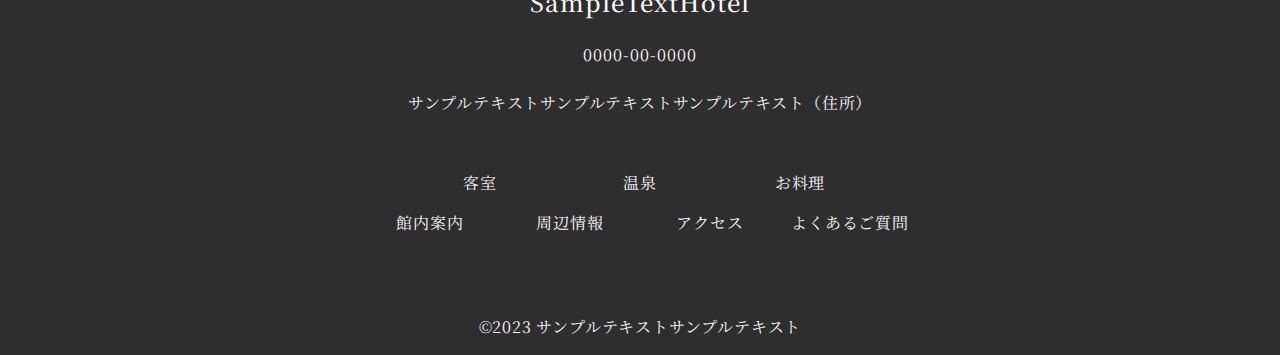
==== commit 4ef4e337: "commit" ====
--- a/index.html
+++ b/index.html
@@ -32,7 +32,7 @@
                     <li class="nav__item"><a href="page/foods.html">お料理</a></li>
                     <li class="nav__item"><a href="">館内案内</a></li>
                     <li class="nav__item"><a href="page/access.html">アクセス</a></li>
-                    <li class="nav__item"><a href="">Q&A</a></li>
+                    <li class="nav__item"><a href="">FAQ</a></li>
                     <li class=""><a href="#!">|</a></li>
                     <li class="nav__item"><a href="">JP▽</a></li>
                     <li class="header__contact"><a href="page/contact.html">お問い合わせ</a></li>
